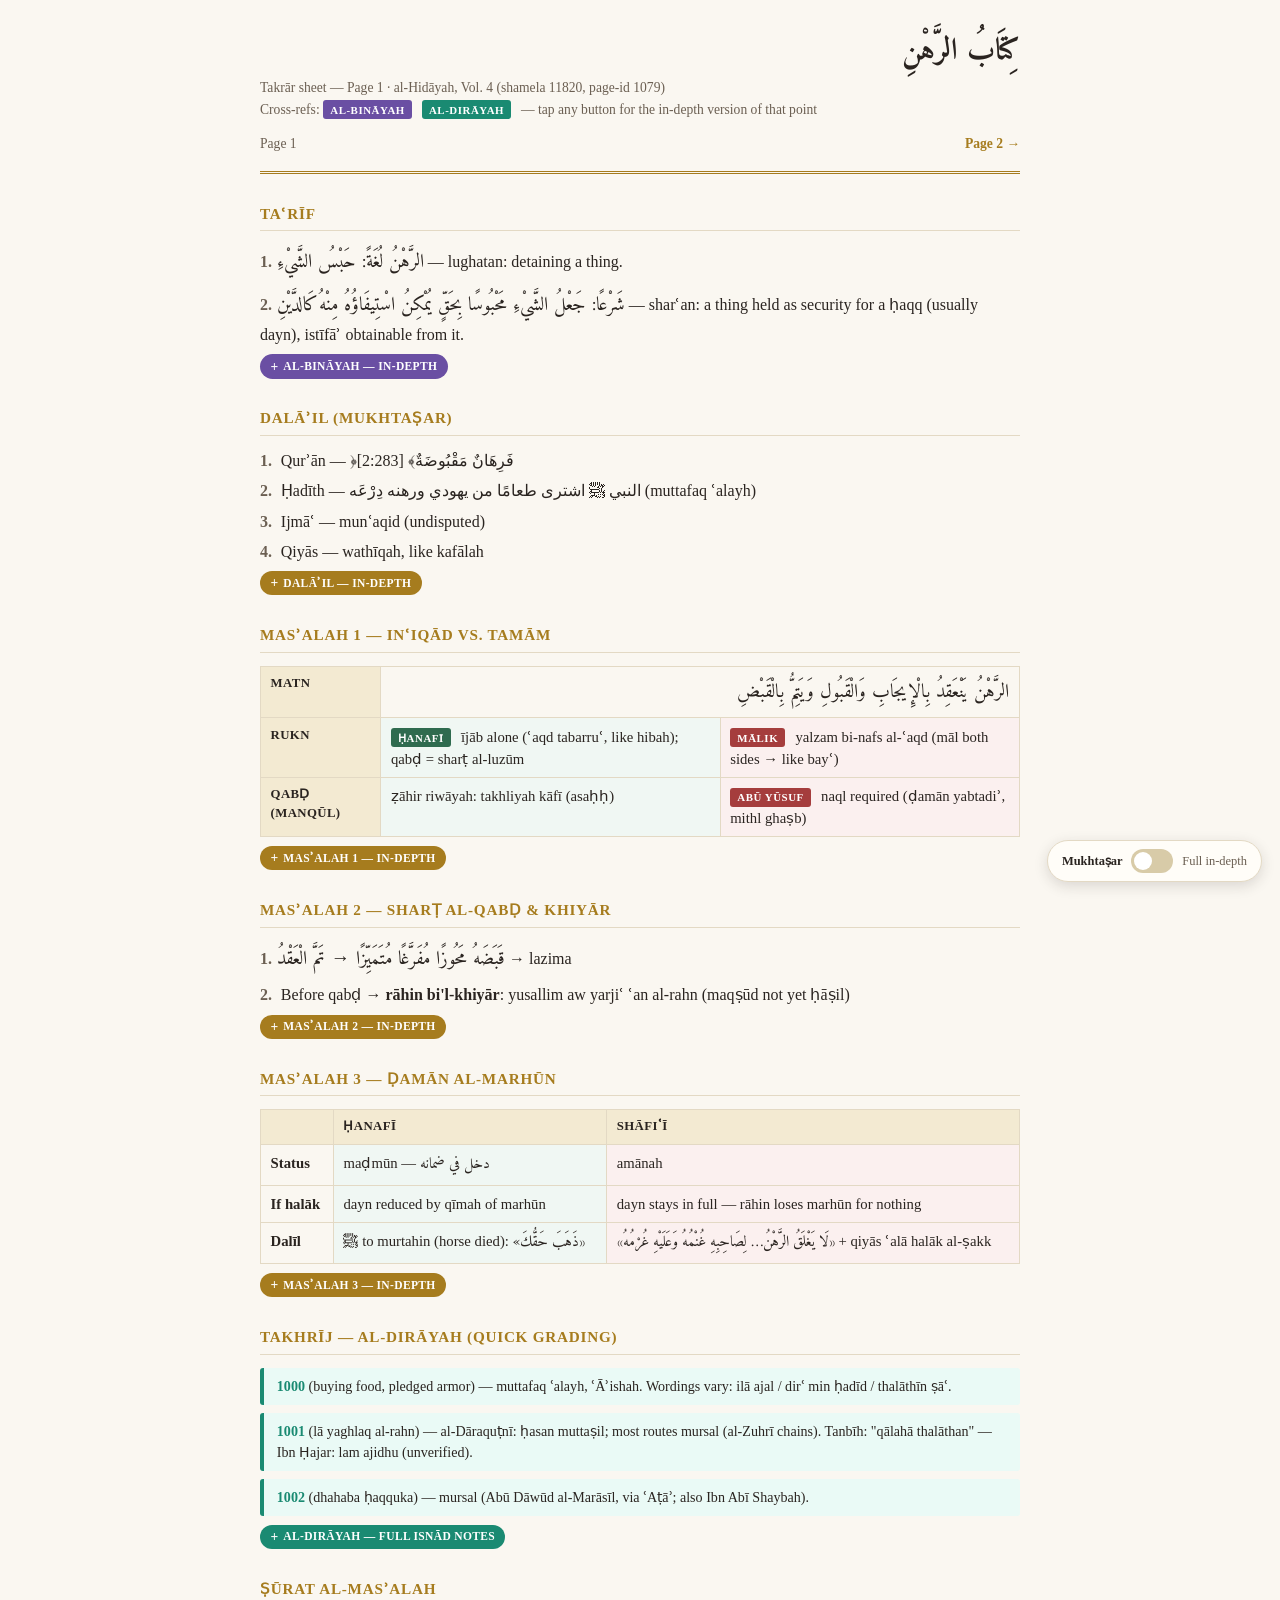
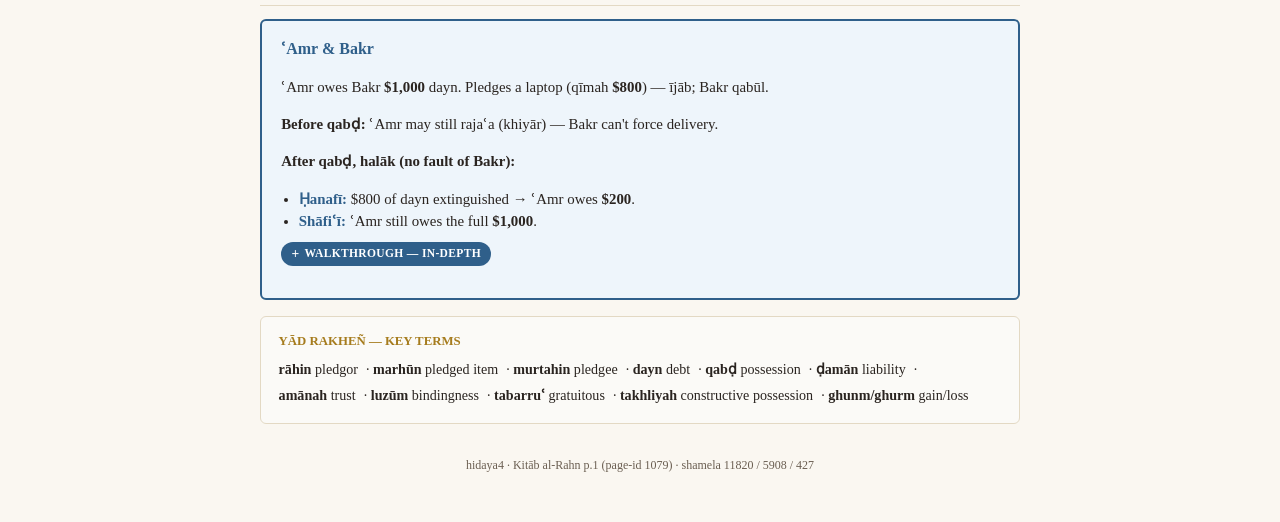
==== kitab_al_rahn_page1.html @ 515206ed "Update study site 2026-07-15 23:01" ====
<!DOCTYPE html>
<html lang="en" dir="ltr">
<head>
<meta charset="UTF-8">
<title>Kitāb al-Rahn — Page 1 (Takrār) | al-Hidāyah Vol. 4</title>
<meta name="viewport" content="width=device-width, initial-scale=1">
<link rel="preconnect" href="https://fonts.googleapis.com">
<link href="https://fonts.googleapis.com/css2?family=Amiri:wght@400;700&family=Georgia&display=swap" rel="stylesheet">
<style>
  :root {
    --bg: #faf7f1; --ink: #2a2420; --muted: #6b5f52; --gold: #a67c1e;
    --hanafi: #2f6b4f; --hanafi-bg: #f0f7f3;
    --khilaf: #a53d3d; --khilaf-bg: #fbf0ef;
    --takhrij: #1a8a72; --takhrij-bg: #eafaf6;
    --binayah: #6a4fa3; --binayah-bg: #f2eefc;
    --example: #2f5f8a; --example-bg: #eef5fb;
  }
  * { box-sizing: border-box; }
  body { background: var(--bg); color: var(--ink); font-family: Georgia, serif; margin: 0; padding: 0 1rem 3rem; line-height: 1.5; }
  .wrap { max-width: 760px; margin: 0 auto; }
  header { padding: 1.8rem 0 1rem; border-bottom: 3px double var(--gold); margin-bottom: 1.3rem; }
  header h1 { font-family: 'Amiri', serif; direction: rtl; font-size: 1.9rem; margin: 0 0 0.2rem; }
  header .subtitle { font-size: 0.85rem; color: var(--muted); margin: 0.1rem 0; }
  h2 { font-size: 0.95rem; text-transform: uppercase; letter-spacing: 0.05em; color: var(--gold); border-bottom: 1px solid #e3d9c4; padding-bottom: 0.3rem; margin: 1.8rem 0 0.8rem; }
  .arabic { font-family: 'Amiri', serif; direction: rtl; text-align: right; font-size: 1.2rem; line-height: 1.9; }
  .point { margin-bottom: 0.4rem; }
  .point .num { font-weight: bold; color: var(--muted); margin-right: 0.3rem; }
  .nukta { font-size: 0.87rem; color: var(--muted); font-style: italic; }
  table { width: 100%; border-collapse: collapse; margin: 0.6rem 0 0.5rem; font-size: 0.92rem; }
  th, td { border: 1px solid #e3d9c4; padding: 0.45rem 0.6rem; text-align: left; vertical-align: top; }
  th { background: #f3ead2; color: var(--ink); font-size: 0.8rem; text-transform: uppercase; letter-spacing: 0.03em; }
  td.hanafi-cell { background: var(--hanafi-bg); }
  td.khilaf-cell { background: var(--khilaf-bg); }
  td .arabic { font-size: 1.05rem; line-height: 1.7; }
  .tag { display:inline-block; font-size:0.68rem; font-weight:bold; letter-spacing:0.05em; text-transform:uppercase; padding:0.1rem 0.45rem; border-radius:3px; color:#fff; margin-right:0.4rem; }
  .tag.hanafi { background: var(--hanafi); }
  .tag.khilaf { background: var(--khilaf); }
  .takhrij-row { background: var(--takhrij-bg); border-left: 4px solid var(--takhrij); padding: 0.5rem 0.8rem; margin-bottom: 0.5rem; border-radius: 3px; font-size: 0.88rem; }
  .takhrij-row b { color: var(--takhrij); }
  .example-box { background: var(--example-bg); border: 2px solid var(--example); border-radius: 6px; padding: 1rem 1.2rem; margin-top: 0.6rem; font-size: 0.93rem; }
  .example-box h3 { margin: 0 0 0.5rem; color: var(--example); font-size: 1rem; }
  .names { font-weight: bold; color: var(--example); }
  .yaad { background: #fbfaf7; border: 1px solid #e3d9c4; border-radius: 6px; padding: 0.9rem 1.1rem; margin-top: 1rem; font-size: 0.88rem; }
  .yaad h4 { margin: 0 0 0.4rem; color: var(--gold); font-size: 0.8rem; text-transform: uppercase; }
  .yaad .term { display:inline-block; margin: 0.15rem 0.5rem 0.15rem 0; }
  .yaad .term b { color: var(--ink); }
  footer { margin-top: 2rem; font-size: 0.75rem; color: var(--muted); text-align: center; }

  /* expandable in-depth buttons */
  details.indepth { margin: 0.2rem 0 1rem; }
  details.indepth > summary {
    cursor: pointer;
    display: inline-flex;
    align-items: center;
    gap: 0.3rem;
    font-family: Georgia, serif;
    font-size: 0.72rem;
    font-weight: bold;
    letter-spacing: 0.03em;
    text-transform: uppercase;
    color: #fff;
    background: var(--gold);
    padding: 0.22rem 0.65rem;
    border-radius: 999px;
    list-style: none;
    user-select: none;
    width: fit-content;
  }
  details.indepth > summary::-webkit-details-marker { display: none; }
  details.indepth > summary::before { content: "+"; font-size: 0.85rem; line-height: 1; }
  details.indepth[open] > summary::before { content: "\2212"; }
  details.indepth.binayah > summary { background: var(--binayah); }
  details.indepth.takhrij > summary { background: var(--takhrij); }
  details.indepth.example > summary { background: var(--example); }
  .indepth-body {
    margin-top: 0.5rem;
    padding: 0.85rem 1.05rem;
    background: #fff;
    border: 1px solid #e3d9c4;
    border-radius: 6px;
    font-size: 0.89rem;
    color: #3b352e;
  }
  .indepth-body .arabic { font-size: 1.05rem; margin: 0.4rem 0; }
  .indepth-body p { margin: 0 0 0.6rem; }
  .indepth-body p:last-child { margin-bottom: 0; }
  .indepth-body .grading { font-weight: bold; }

  /* global mukhtaṣar / in-depth switch — fixed bottom-right, persistent while scrolling */
  .mode-switch {
    position: fixed;
    bottom: 1.1rem;
    right: 1.1rem;
    z-index: 100;
    display: flex;
    align-items: center;
    gap: 0.55rem;
    font-size: 0.78rem;
    color: var(--muted);
    background: #fffdf8;
    border: 1px solid #e3d9c4;
    border-radius: 999px;
    padding: 0.5rem 0.9rem;
    box-shadow: 0 4px 14px rgba(42, 36, 32, 0.15);
  }
  @media (max-width: 480px) {
    .mode-switch { right: 0.6rem; bottom: 0.6rem; padding: 0.4rem 0.7rem; gap: 0.4rem; }
    .mode-switch .lbl { display: none; }
    .mode-switch .lbl.active { display: inline; }
  }
  .mode-switch .lbl { user-select: none; }
  .mode-switch .lbl.active { color: var(--ink); font-weight: bold; }
  .switch { position: relative; display: inline-block; width: 42px; height: 24px; flex-shrink: 0; }
  .switch input { opacity: 0; width: 0; height: 0; }
  .switch .slider { position: absolute; cursor: pointer; inset: 0; background: #d8cba8; border-radius: 999px; transition: 0.2s; }
  .switch .slider::before { content: ""; position: absolute; height: 18px; width: 18px; left: 3px; top: 3px; background: #fff; border-radius: 50%; transition: 0.2s; }
  .switch input:checked + .slider { background: var(--gold); }
  .switch input:checked + .slider::before { transform: translateX(18px); }
  body.all-open details.indepth { border-left: 3px solid #e3d9c4; padding-left: 0.6rem; }
  .nav { display: flex; justify-content: space-between; font-size: 0.85rem; margin: 0.9rem 0 0; }
  .nav a { color: var(--gold); text-decoration: none; font-weight: bold; }
  .nav a:hover { text-decoration: underline; }
</style>
</head>
<body>
<div class="wrap">

<header>
  <h1>كِتَابُ الرَّهْنِ</h1>
  <p class="subtitle">Takrār sheet — Page 1 · al-Hidāyah, Vol. 4 (shamela 11820, page-id 1079)</p>
  <p class="subtitle">Cross-refs: <span class="tag hanafi" style="background:var(--binayah)">al-Bināyah</span> <span class="tag hanafi" style="background:var(--takhrij)">al-Dirāyah</span> — tap any button for the in-depth version of that point</p>
  <div class="nav"><span style="color:var(--muted);">Page 1</span><a href="kitab_al_rahn_page2.html">Page 2 →</a></div>
  <div class="mode-switch">
    <span class="lbl active" id="lbl-mukhtasar">Mukhtaṣar</span>
    <label class="switch">
      <input type="checkbox" id="mode-toggle">
      <span class="slider"></span>
    </label>
    <span class="lbl" id="lbl-indepth">Full in-depth</span>
  </div>
</header>

<h2>Taʿrīf</h2>
<div class="point"><span class="num">1.</span><span class="arabic">الرَّهْنُ لُغَةً: حَبْسُ الشَّيْءِ</span> — lughatan: detaining a thing.</div>
<div class="point"><span class="num">2.</span><span class="arabic">شَرْعًا: جَعْلُ الشَّيْءِ مَحْبُوسًا بِحَقٍّ يُمْكِنُ اسْتِيفَاؤُهُ مِنْهُ كَالدَّيْنِ</span> — sharʿan: a thing held as security for a ḥaqq (usually dayn), istīfāʾ obtainable from it.</div>

<details class="indepth binayah">
  <summary>al-Bināyah — in-depth</summary>
  <div class="indepth-body">
    <p><b>Lughah:</b> al-ʿAynī notes the same root appears outside contracts: <span class="arabic">﴿كُلُّ نَفْسٍ بِمَا كَسَبَتْ رَهِينَةٌ﴾ [المدثر: ٣٨]</span> — "every soul is rahīnah (held) for what it earned," i.e. detained by the consequence of its own misdeeds. Also: <i>māʾun rāhin</i> = still water, <i>niʿmatun rāhinah</i> = a lasting blessing — the root's core sense is fixity/permanence (al-thabāt wa'l-dawām). "Rahn" (the maṣdar) is also used to mean the marhūn itself; plural rahn/rihān.</p>
    <p><b>Sharʿan — why "ḥaqq" not "dayn":</b> deliberate, because rahn is valid not only for a dayn but also for a claim from ghaṣb (usurpation); ḥaqq covers both. "Kal-duyūn" is a deliberate exclusion (iḥtirāz) of pledging khamr (wine) and of taking a rahn to secure ḥudūd or qiṣāṣ — those don't admit istīfāʾ through a substitute value.</p>
    <p><b>al-Qudduri's alternate taʿrīf:</b> rahn shar'an is an ʿaqd wathīqah (contract of security) — distinguishing it from kafālah/ḥawālah (wathīqah bi-dhimmah, security attached to a person's liability) and from a sale-item still in the seller's hand.</p>
    <p><b>Six-part breakdown</b> al-ʿAynī gives: maʿnā lughatan · maʿnā sharʿan · sabab (the creditor's muṭālabah/demand for security) · rukn (ījāb alone per the Ḥanafīs; some require qabūl too) · ḥukm (milk ḥabs al-marhūn wa-ḥaqq al-muṭālabah bi'l-bayʿ) · ḥikmah (ḥuṣūl al-naẓar min al-jānibayn — mutual benefit to both sides).</p>
  </div>
</details>

<h2>Dalāʾil (mukhtaṣar)</h2>
<div class="point"><span class="num">1.</span> Qurʾān — ﴿فَرِهَانٌ مَقْبُوضَةٌ﴾ [2:283]</div>
<div class="point"><span class="num">2.</span> Ḥadīth — النبي ﷺ اشترى طعامًا من يهودي ورهنه دِرْعَه (muttafaq ʿalayh)</div>
<div class="point"><span class="num">3.</span> Ijmāʿ — munʿaqid (undisputed)</div>
<div class="point"><span class="num">4.</span> Qiyās — wathīqah, like kafālah</div>

<details class="indepth">
  <summary>Dalāʾil — in-depth</summary>
  <div class="indepth-body">
    <p><b>Qurʾān:</b> the āyah was revealed about a debt made while traveling (safar) without a scribe available — Allāh permits substituting a rahn maqbūḍah for writing/witnessing. "Maqbūḍah" is itself the seed of the qabḍ discussion in Masʾalah 1.</p>
    <p><b>Ḥadīth:</b> the well-known report that the Prophet ﷺ bought food on credit from a Jewish merchant in Madīnah and left his armor as security — establishes both legitimacy and precedent (fiʿl) at once.</p>
    <p><b>Ijmāʿ:</b> beyond naql, there is no dispute among the fuqahāʾ that rahn as an institution is legitimate — the differences that follow (this whole kitāb) are about its details, not its basic mashrūʿiyyah.</p>
    <p><b>Qiyās:</b> rahn and kafālah are both wathāʾiq — kafālah secures fixing (wujūb) a debt onto a second person, rahn secures recovery (istīfāʾ) of a debt from a thing. Since kafālah is agreed legitimate, so is rahn.</p>
  </div>
</details>

<h2>Masʾalah 1 — Inʿiqād vs. Tamām</h2>
<table>
<tr><th>Matn</th><td colspan="2" class="arabic">الرَّهْنُ يَنْعَقِدُ بِالْإِيجَابِ وَالْقَبُولِ وَيَتِمُّ بِالْقَبْضِ</td></tr>
<tr><th>Rukn</th><td class="hanafi-cell"><span class="tag hanafi">Ḥanafī</span> ījāb alone (ʿaqd tabarruʿ, like hibah); qabḍ = sharṭ al-luzūm</td><td class="khilaf-cell"><span class="tag khilaf">Mālik</span> yalzam bi-nafs al-ʿaqd (māl both sides → like bayʿ)</td></tr>
<tr><th>Qabḍ (manqūl)</th><td class="hanafi-cell">ẓāhir riwāyah: takhliyah kāfī (asaḥḥ)</td><td class="khilaf-cell"><span class="tag khilaf">Abū Yūsuf</span> naql required (ḍamān yabtadiʾ, mithl ghaṣb)</td></tr>
</table>

<details class="indepth">
  <summary>Masʾalah 1 — in-depth</summary>
  <div class="indepth-body">
    <p><b>Ḥanafī rukn:</b> rukn is ījāb by itself, since rahn is ʿaqd tabarruʿ — it is completed by the mutabarriʿ alone (like hibah/ṣadaqah); qabḍ is only sharṭ al-luzūm, not a rukn. Rukn = without which the ʿaqd doesn't exist; sharṭ al-luzūm = needed only for bindingness.</p>
    <p><b>Mālik's view &amp; why:</b> rahn is lāzim the instant ījāb+qabūl occur — (a) unlike a pure gift it has māl on both sides (marhūn vs. dayn), closer to bayʿ; (b) it's a wathīqah like kafālah, which binds on ʿaqd alone.</p>
    <p><b>Ḥanafī rebuttal:</b> (1) grammar — "فَرِهَانٌ مَّقْبُوضَةٌ": a maṣdar-phrase right after fāʾ in a conditional's jawāb functions as a command in Arabic usage — Allāh in effect commands "let there be a pledge, taken into possession," placing qabḍ at the heart of what makes rahn function. (2) rahn is tabarruʿ — the rāhin gets nothing owed in return and cannot be judicially compelled (yujbaru), so it needs a concrete imḍāʾ (execution) to finalize, as in waṣiyyah — that imḍāʾ is qabḍ.</p>
    <p><b>Takhliyah vs. naql:</b> ẓāhir al-riwāyah — mere takhliyah (clearing access, e.g. handing over keys) suffices, by analogy to qabḍ of the mabīʿ in a sale. Abū Yūsuf differs for manqūlāt specifically: this qabḍ originates ḍamān from scratch (ibtidāʾan), like ghaṣb — unlike a buyer's qabḍ, which merely shifts existing ḍamān from seller to buyer — so he requires actual physical naql. Al-Marghīnānī: the first view (takhliyah) is asaḥḥ.</p>
  </div>
</details>

<h2>Masʾalah 2 — Sharṭ al-Qabḍ &amp; Khiyār</h2>
<div class="point"><span class="num">1.</span><span class="arabic">قَبَضَهُ مَحُوزًا مُفَرَّغًا مُتَمَيِّزًا → تَمَّ الْعَقْدُ</span> → lazima</div>
<div class="point"><span class="num">2.</span> Before qabḍ → <b>rāhin bi'l-khiyār</b>: yusallim aw yarjiʿ ʿan al-rahn (maqṣūd not yet ḥāṣil)</div>

<details class="indepth">
  <summary>Masʾalah 2 — in-depth</summary>
  <div class="indepth-body">
    <p>The marhūn must be maḥūz (fully gathered into the murtahin's hold), mufarragh (cleared of any competing use/mixture), and mutamayyiz (clearly identifiable as this specific object, not a vague undivided share) — only then is qabḍ "complete" and the ʿaqd reaches tamām/luzūm.</p>
    <p>Before that: the rāhin keeps full khiyār — he isn't yet bound and may simply retract, because the maqṣūd of rahn (securing the murtahin's ability to obtain istīfāʾ) only functions once he actually holds the marhūn — so luzūm cannot attach any earlier than qabḍ.</p>
  </div>
</details>

<h2>Masʾalah 3 — Ḍamān al-Marhūn</h2>
<table>
<tr><th></th><th class="hanafi-cell">Ḥanafī</th><th class="khilaf-cell">Shāfiʿī</th></tr>
<tr><td><b>Status</b></td><td class="hanafi-cell">maḍmūn — <span class="arabic" style="font-size:0.95rem">دخل في ضمانه</span></td><td class="khilaf-cell">amānah</td></tr>
<tr><td><b>If halāk</b></td><td class="hanafi-cell">dayn reduced by qīmah of marhūn</td><td class="khilaf-cell">dayn stays in full — rāhin loses marhūn for nothing</td></tr>
<tr><td><b>Dalīl</b></td><td class="hanafi-cell">ﷺ to murtahin (horse died): <span class="arabic" style="font-size:0.95rem">«ذَهَبَ حَقُّكَ»</span></td><td class="khilaf-cell"><span class="arabic" style="font-size:0.95rem">«لَا يَغْلَقُ الرَّهْنُ… لِصَاحِبِهِ غُنْمُهُ وَعَلَيْهِ غُرْمُهُ»</span> + qiyās ʿalā halāk al-ṣakk</td></tr>
</table>

<details class="indepth">
  <summary>Masʾalah 3 — in-depth</summary>
  <div class="indepth-body">
    <p><b>Shāfiʿī's case:</b> the marhūn is pure amānah — the murtahin bears no ḍamān. If it's destroyed without his fault, the rāhin still owes the full dayn. Dalīl: "lā yaghlaq al-rahn... lahu ghunmuhu wa-ʿalayhi ghurmuhu" — any ghunm (growth) of the marhūn belongs to the rāhin, so any ghurm (loss) is his too. Qiyās: rahn is like a debt-document (ṣakk) — losing the paper doesn't erase the debt; also, the whole point of a rahn is to increase ṣiyānah (security) for the creditor — if the debt could vanish whenever the marhūn is destroyed, that defeats the purpose of taking security at all.</p>
    <p><b>Marghīnānī's gloss on the same ḥadīth:</b> "lā yaghlaq" means the marhūn does not automatically become the murtahin's property in full settlement merely upon the rāhin's default (no automatic foreclosure) — not that it carries zero ḍamān. Same naṣṣ, opposite reading.</p>
    <p><b>Ḥanafī rebuttal (opens here, continues next page):</b> ﷺ told a murtahin whose pledged horse died, "dhahaba ḥaqquka" — your right (to that extent) is gone — directly supporting that halāk of the marhūn does extinguish part of the dayn, because the murtahin is ḍāmin, not a mere amānah-holder.</p>
  </div>
</details>

<h2>Takhrīj — al-Dirāyah (quick grading)</h2>
<div class="takhrij-row"><b>1000</b> (buying food, pledged armor) — muttafaq ʿalayh, ʿĀʾishah. Wordings vary: ilā ajal / dirʿ min ḥadīd / thalāthīn ṣāʿ.</div>
<div class="takhrij-row"><b>1001</b> (lā yaghlaq al-rahn) — al-Dāraquṭnī: ḥasan muttaṣil; most routes mursal (al-Zuhrī chains). Tanbīh: "qālahā thalāthan" — Ibn Ḥajar: lam ajidhu (unverified).</div>
<div class="takhrij-row"><b>1002</b> (dhahaba ḥaqquka) — mursal (Abū Dāwūd al-Marāsīl, via ʿAṭāʾ; also Ibn Abī Shaybah).</div>

<details class="indepth takhrij">
  <summary>al-Dirāyah — full isnād notes</summary>
  <div class="indepth-body">
    <p><b>1001</b> — chains in detail: (a) <b>Ibn Ḥibbān</b>, via Sufyān ← Ziyād ibn Saʿd ← al-Zuhrī ← Saʿīd ← Abū Hurayrah; <span class="grading">ṣaḥḥaḥahu al-Ḥākim</span>. (b) <b>al-Dāraquṭnī</b>, muttaṣil route, graded <span class="grading">ḥasan muttaṣil</span>; also authenticated by ʿAbd al-Ḥaqq, accepted by Ibn ʿAbd al-Barr. (c) <b>ʿAbd al-Razzāq</b> ← Maʿmar ← al-Zuhrī ← Ibn al-Musayyab — <span class="grading">mursal</span>; includes al-Zuhrī confirming this addresses the pre-Islamic saying "if I don't bring your money, the rahn is yours," with the addition "if it perishes, this one's right does not disappear — only the value perishes from the rahn's owner; lahu ghunmuhu wa-ʿalayhi ghurmuhu." (d) Same mursal chain also via al-Thawrī, Ibn Abī Shaybah/Wakīʿ, and al-Shāfiʿī/Ibn Abī Fudayk — all ← Ibn Abī Dhiʾb ← al-Zuhrī. Al-Shāfiʿī's own gloss: ghunmuhu = increase, ghurmuhu = decrease and halāk. (e) <b>Abū Dāwūd</b> (al-Marāsīl): notes "lahu ghunmuhu wa-ʿalayhi ghurmuhu" may be <span class="grading">Saʿīd ibn al-Musayyab's own words</span> (mudraj), not the Prophet's ﷺ. Parallel report from Ibrāhīm al-Nakhaʿī describes the jāhilī practice the ḥadīth corrects.</p>
    <p><b>Tanbīh:</b> Ibn Ḥajar explicitly flags "qālahā thalāthan" (said it three times) as <span class="grading">"lam ajidhu"</span> — not found in any source he traced. Worth knowing before citing that detail as established.</p>
    <p><b>1000:</b> Ibn Ḥajar cross-refers that something on this ḥadīth already preceded at the start of Kitāb al-Buyūʿ.</p>
    <p><b>1002:</b> via ʿAṭāʾ — a man pledged a horse, it died in the murtahin's hand, Prophet ﷺ said "dhahaba ḥaqquka" — mursal in both Abū Dāwūd's Marāsīl and Ibn Abī Shaybah. The entire Ḥanafī rebuttal on this page rests on a mursal report — al-Marghīnānī will need to argue for its acceptability, or argue the ruling by other means, on the next page.</p>
  </div>
</details>

<h2>Ṣūrat al-Masʾalah</h2>
<div class="example-box">
  <h3>ʿAmr &amp; Bakr</h3>
  <p>ʿAmr owes Bakr <b>$1,000</b> dayn. Pledges a laptop (qīmah <b>$800</b>) — ījāb; Bakr qabūl.</p>
  <p><b>Before qabḍ:</b> ʿAmr may still rajaʿa (khiyār) — Bakr can't force delivery.</p>
  <p><b>After qabḍ, halāk (no fault of Bakr):</b></p>
  <ul style="margin:0.3rem 0 0.6rem 1.1rem; padding:0;">
    <li><span class="names">Ḥanafī:</span> $800 of dayn extinguished → ʿAmr owes <b>$200</b>.</li>
    <li><span class="names">Shāfiʿī:</span> ʿAmr still owes the full <b>$1,000</b>.</li>
  </ul>

  <details class="indepth example">
    <summary>Walkthrough — in-depth</summary>
    <div class="indepth-body">
      <p><b>Scenario A (before qabḍ):</b> ʿAmr offers the laptop (ījāb), Bakr accepts (qabūl) — the ʿaqd is munʿaqid but not yet lāzim (it's tabarruʿ, like hibah). Before ʿAmr actually hands it over, he changes his mind — since qabḍ hasn't happened, this is within his khiyār and Bakr cannot compel delivery. Had ʿAmr delivered it and Bakr received it maḥūzan mufarraghan mutamayyizan, the ʿaqd becomes lāzim and ʿAmr can no longer withdraw.</p>
      <p><b>Scenario B (after qabḍ, halāk occurs):</b> ʿAmr delivers, Bakr takes proper qabḍ — the laptop is now marhūn in Bakr's ḍamān. A week later, with no fault of Bakr's, it's destroyed (say, stolen beyond recovery).</p>
      <p><b>Per al-Shāfiʿī:</b> the laptop was amānah in Bakr's hand — Bakr bears no risk, so none of ʿAmr's dayn is reduced; ʿAmr still owes the full $1,000 and has lost his $800 laptop for nothing.</p>
      <p><b>Per the Ḥanafī view</b> (the position al-Marghīnānī is building toward, via "dhahaba ḥaqquka"): the laptop was maḍmūn in Bakr's possession, not mere amānah — its halāk operates as an implicit istīfāʾ up to its qīmah. $800 of the dayn is treated as satisfied, so ʿAmr now owes Bakr only the remaining $200.</p>
    </div>
  </details>
</div>

<div class="yaad">
  <h4>Yād Rakheñ — key terms</h4>
  <span class="term"><b>rāhin</b> pledgor</span>·
  <span class="term"><b>marhūn</b> pledged item</span>·
  <span class="term"><b>murtahin</b> pledgee</span>·
  <span class="term"><b>dayn</b> debt</span>·
  <span class="term"><b>qabḍ</b> possession</span>·
  <span class="term"><b>ḍamān</b> liability</span>·
  <span class="term"><b>amānah</b> trust</span>·
  <span class="term"><b>luzūm</b> bindingness</span>·
  <span class="term"><b>tabarruʿ</b> gratuitous</span>·
  <span class="term"><b>takhliyah</b> constructive possession</span>·
  <span class="term"><b>ghunm/ghurm</b> gain/loss</span>
</div>

<footer>hidaya4 · Kitāb al-Rahn p.1 (page-id 1079) · shamela 11820 / 5908 / 427</footer>

</div>
<script>
(function () {
  var toggle = document.getElementById('mode-toggle');
  var lblM = document.getElementById('lbl-mukhtasar');
  var lblI = document.getElementById('lbl-indepth');
  var allDetails = document.querySelectorAll('details.indepth');

  function applyMode(open) {
    allDetails.forEach(function (d) { d.open = open; });
    lblM.classList.toggle('active', !open);
    lblI.classList.toggle('active', open);
    document.body.classList.toggle('all-open', open);
  }

  var saved = localStorage.getItem('hidaya4-mode');
  var startOpen = saved === 'indepth';
  toggle.checked = startOpen;
  applyMode(startOpen);

  toggle.addEventListener('change', function () {
    applyMode(toggle.checked);
    localStorage.setItem('hidaya4-mode', toggle.checked ? 'indepth' : 'mukhtasar');
  });
})();
</script>
</body>
</html>
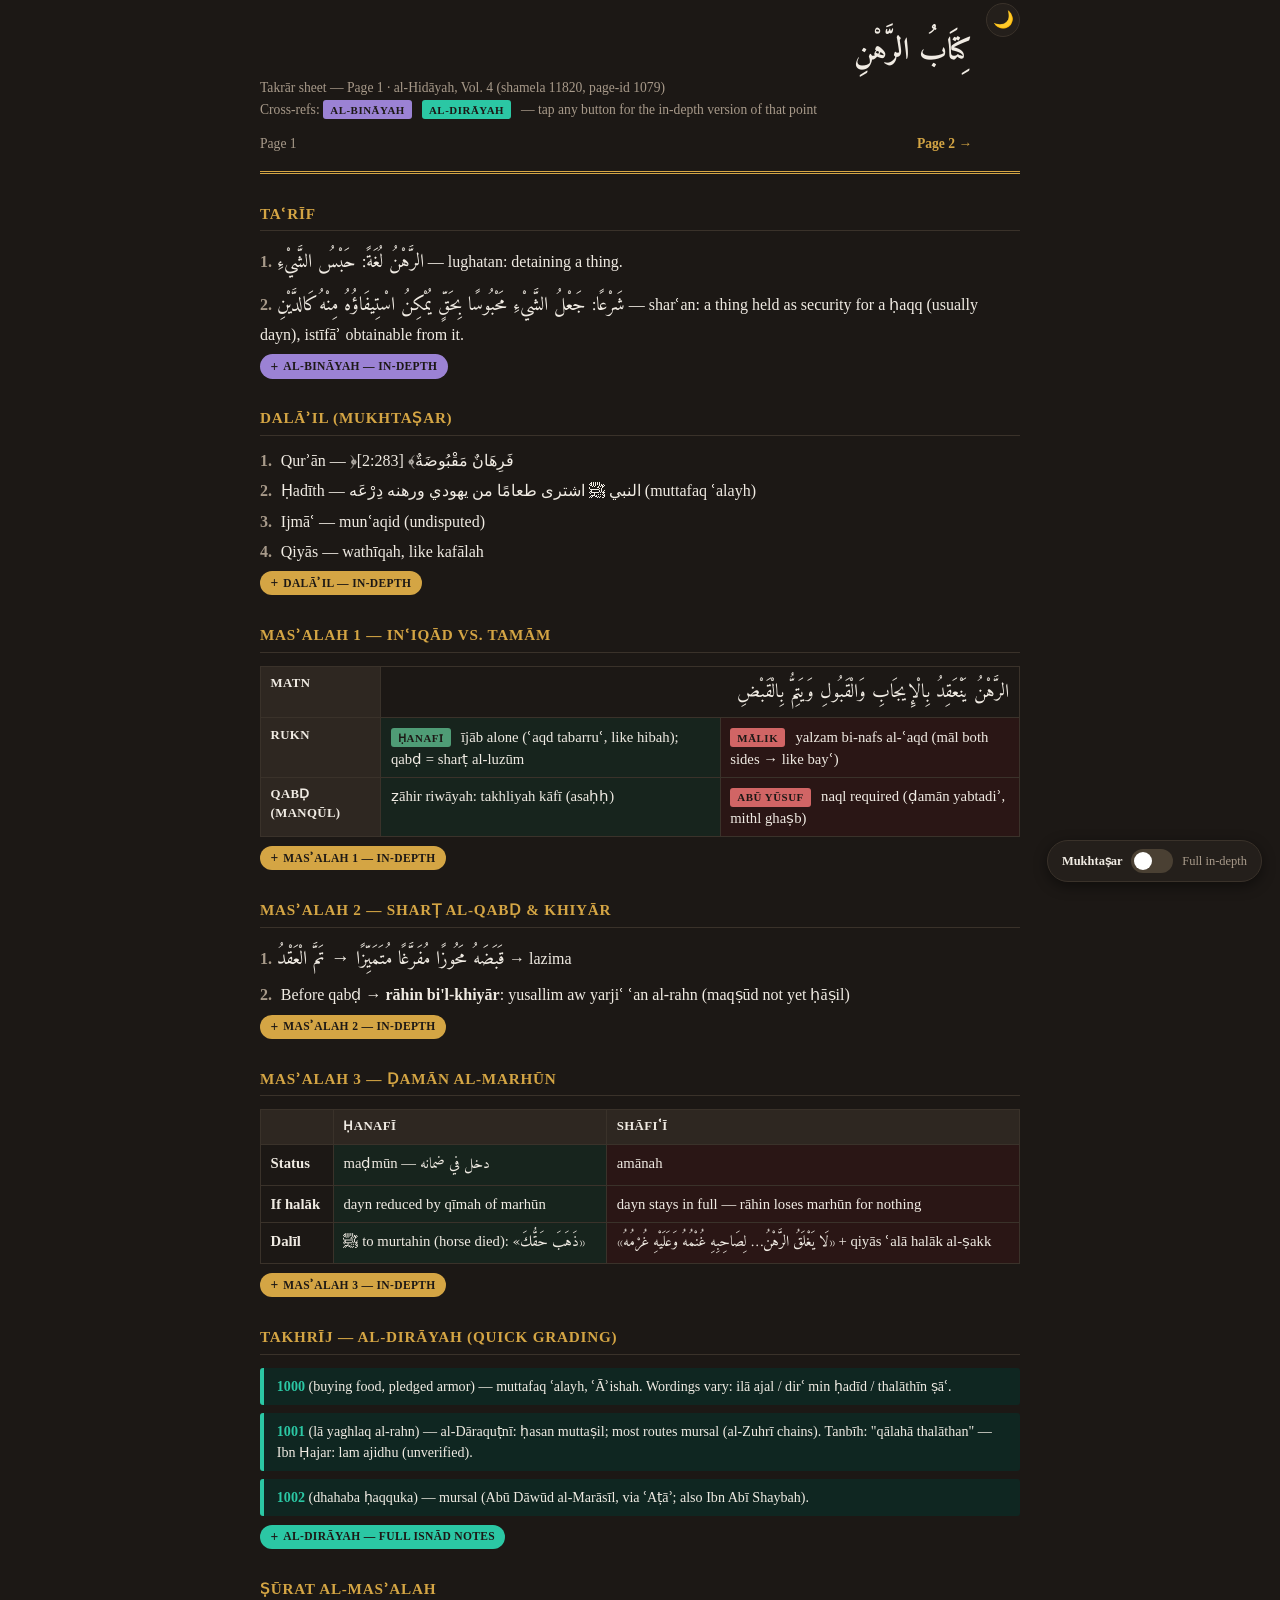
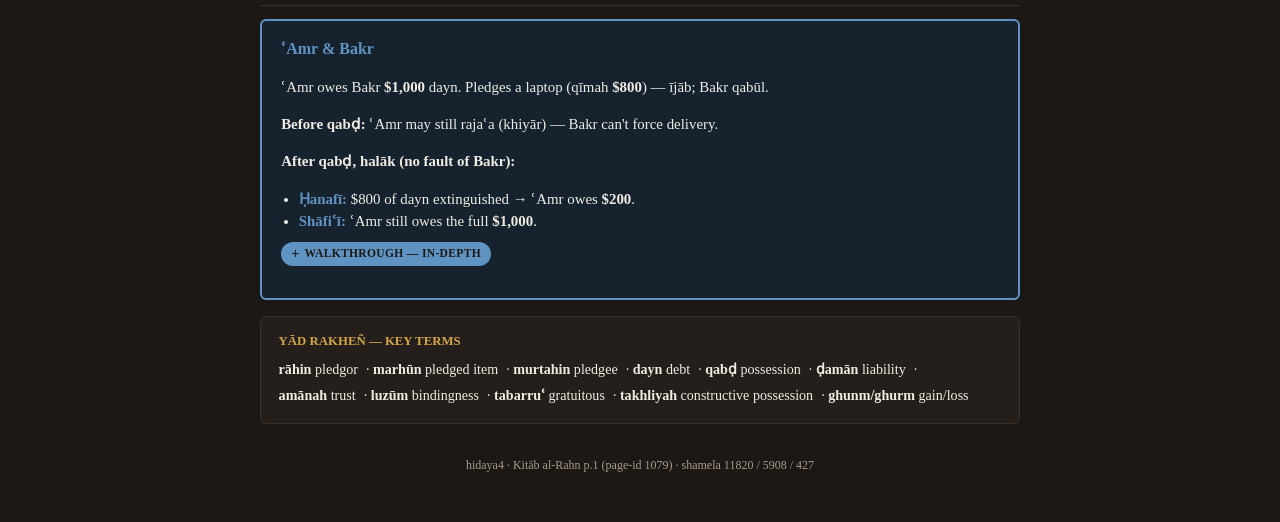
==== commit 3c5457e4: "Update study site 2026-07-15 23:34" ====
--- a/kitab_al_rahn_page1.html
+++ b/kitab_al_rahn_page1.html
@@ -4,131 +4,22 @@
 <meta charset="UTF-8">
 <title>Kitāb al-Rahn — Page 1 (Takrār) | al-Hidāyah Vol. 4</title>
 <meta name="viewport" content="width=device-width, initial-scale=1">
+<script>
+  // set the theme before first paint (avoids a dark→light flash for returning light-mode users)
+  document.documentElement.setAttribute('data-theme', localStorage.getItem('hidaya4-theme') === 'light' ? 'light' : 'dark');
+</script>
 <link rel="preconnect" href="https://fonts.googleapis.com">
 <link href="https://fonts.googleapis.com/css2?family=Amiri:wght@400;700&family=Georgia&display=swap" rel="stylesheet">
-<style>
-  :root {
-    --bg: #faf7f1; --ink: #2a2420; --muted: #6b5f52; --gold: #a67c1e;
-    --hanafi: #2f6b4f; --hanafi-bg: #f0f7f3;
-    --khilaf: #a53d3d; --khilaf-bg: #fbf0ef;
-    --takhrij: #1a8a72; --takhrij-bg: #eafaf6;
-    --binayah: #6a4fa3; --binayah-bg: #f2eefc;
-    --example: #2f5f8a; --example-bg: #eef5fb;
-  }
-  * { box-sizing: border-box; }
-  body { background: var(--bg); color: var(--ink); font-family: Georgia, serif; margin: 0; padding: 0 1rem 3rem; line-height: 1.5; }
-  .wrap { max-width: 760px; margin: 0 auto; }
-  header { padding: 1.8rem 0 1rem; border-bottom: 3px double var(--gold); margin-bottom: 1.3rem; }
-  header h1 { font-family: 'Amiri', serif; direction: rtl; font-size: 1.9rem; margin: 0 0 0.2rem; }
-  header .subtitle { font-size: 0.85rem; color: var(--muted); margin: 0.1rem 0; }
-  h2 { font-size: 0.95rem; text-transform: uppercase; letter-spacing: 0.05em; color: var(--gold); border-bottom: 1px solid #e3d9c4; padding-bottom: 0.3rem; margin: 1.8rem 0 0.8rem; }
-  .arabic { font-family: 'Amiri', serif; direction: rtl; text-align: right; font-size: 1.2rem; line-height: 1.9; }
-  .point { margin-bottom: 0.4rem; }
-  .point .num { font-weight: bold; color: var(--muted); margin-right: 0.3rem; }
-  .nukta { font-size: 0.87rem; color: var(--muted); font-style: italic; }
-  table { width: 100%; border-collapse: collapse; margin: 0.6rem 0 0.5rem; font-size: 0.92rem; }
-  th, td { border: 1px solid #e3d9c4; padding: 0.45rem 0.6rem; text-align: left; vertical-align: top; }
-  th { background: #f3ead2; color: var(--ink); font-size: 0.8rem; text-transform: uppercase; letter-spacing: 0.03em; }
-  td.hanafi-cell { background: var(--hanafi-bg); }
-  td.khilaf-cell { background: var(--khilaf-bg); }
-  td .arabic { font-size: 1.05rem; line-height: 1.7; }
-  .tag { display:inline-block; font-size:0.68rem; font-weight:bold; letter-spacing:0.05em; text-transform:uppercase; padding:0.1rem 0.45rem; border-radius:3px; color:#fff; margin-right:0.4rem; }
-  .tag.hanafi { background: var(--hanafi); }
-  .tag.khilaf { background: var(--khilaf); }
-  .takhrij-row { background: var(--takhrij-bg); border-left: 4px solid var(--takhrij); padding: 0.5rem 0.8rem; margin-bottom: 0.5rem; border-radius: 3px; font-size: 0.88rem; }
-  .takhrij-row b { color: var(--takhrij); }
-  .example-box { background: var(--example-bg); border: 2px solid var(--example); border-radius: 6px; padding: 1rem 1.2rem; margin-top: 0.6rem; font-size: 0.93rem; }
-  .example-box h3 { margin: 0 0 0.5rem; color: var(--example); font-size: 1rem; }
-  .names { font-weight: bold; color: var(--example); }
-  .yaad { background: #fbfaf7; border: 1px solid #e3d9c4; border-radius: 6px; padding: 0.9rem 1.1rem; margin-top: 1rem; font-size: 0.88rem; }
-  .yaad h4 { margin: 0 0 0.4rem; color: var(--gold); font-size: 0.8rem; text-transform: uppercase; }
-  .yaad .term { display:inline-block; margin: 0.15rem 0.5rem 0.15rem 0; }
-  .yaad .term b { color: var(--ink); }
-  footer { margin-top: 2rem; font-size: 0.75rem; color: var(--muted); text-align: center; }
-
-  /* expandable in-depth buttons */
-  details.indepth { margin: 0.2rem 0 1rem; }
-  details.indepth > summary {
-    cursor: pointer;
-    display: inline-flex;
-    align-items: center;
-    gap: 0.3rem;
-    font-family: Georgia, serif;
-    font-size: 0.72rem;
-    font-weight: bold;
-    letter-spacing: 0.03em;
-    text-transform: uppercase;
-    color: #fff;
-    background: var(--gold);
-    padding: 0.22rem 0.65rem;
-    border-radius: 999px;
-    list-style: none;
-    user-select: none;
-    width: fit-content;
-  }
-  details.indepth > summary::-webkit-details-marker { display: none; }
-  details.indepth > summary::before { content: "+"; font-size: 0.85rem; line-height: 1; }
-  details.indepth[open] > summary::before { content: "\2212"; }
-  details.indepth.binayah > summary { background: var(--binayah); }
-  details.indepth.takhrij > summary { background: var(--takhrij); }
-  details.indepth.example > summary { background: var(--example); }
-  .indepth-body {
-    margin-top: 0.5rem;
-    padding: 0.85rem 1.05rem;
-    background: #fff;
-    border: 1px solid #e3d9c4;
-    border-radius: 6px;
-    font-size: 0.89rem;
-    color: #3b352e;
-  }
-  .indepth-body .arabic { font-size: 1.05rem; margin: 0.4rem 0; }
-  .indepth-body p { margin: 0 0 0.6rem; }
-  .indepth-body p:last-child { margin-bottom: 0; }
-  .indepth-body .grading { font-weight: bold; }
-
-  /* global mukhtaṣar / in-depth switch — fixed bottom-right, persistent while scrolling */
-  .mode-switch {
-    position: fixed;
-    bottom: 1.1rem;
-    right: 1.1rem;
-    z-index: 100;
-    display: flex;
-    align-items: center;
-    gap: 0.55rem;
-    font-size: 0.78rem;
-    color: var(--muted);
-    background: #fffdf8;
-    border: 1px solid #e3d9c4;
-    border-radius: 999px;
-    padding: 0.5rem 0.9rem;
-    box-shadow: 0 4px 14px rgba(42, 36, 32, 0.15);
-  }
-  @media (max-width: 480px) {
-    .mode-switch { right: 0.6rem; bottom: 0.6rem; padding: 0.4rem 0.7rem; gap: 0.4rem; }
-    .mode-switch .lbl { display: none; }
-    .mode-switch .lbl.active { display: inline; }
-  }
-  .mode-switch .lbl { user-select: none; }
-  .mode-switch .lbl.active { color: var(--ink); font-weight: bold; }
-  .switch { position: relative; display: inline-block; width: 42px; height: 24px; flex-shrink: 0; }
-  .switch input { opacity: 0; width: 0; height: 0; }
-  .switch .slider { position: absolute; cursor: pointer; inset: 0; background: #d8cba8; border-radius: 999px; transition: 0.2s; }
-  .switch .slider::before { content: ""; position: absolute; height: 18px; width: 18px; left: 3px; top: 3px; background: #fff; border-radius: 50%; transition: 0.2s; }
-  .switch input:checked + .slider { background: var(--gold); }
-  .switch input:checked + .slider::before { transform: translateX(18px); }
-  body.all-open details.indepth { border-left: 3px solid #e3d9c4; padding-left: 0.6rem; }
-  .nav { display: flex; justify-content: space-between; font-size: 0.85rem; margin: 0.9rem 0 0; }
-  .nav a { color: var(--gold); text-decoration: none; font-weight: bold; }
-  .nav a:hover { text-decoration: underline; }
-</style>
+<link rel="stylesheet" href="hidaya4-theme.css">
 </head>
 <body>
 <div class="wrap">
 
 <header>
+  <button class="theme-toggle" id="theme-toggle" type="button" aria-label="Toggle theme"></button>
   <h1>كِتَابُ الرَّهْنِ</h1>
   <p class="subtitle">Takrār sheet — Page 1 · al-Hidāyah, Vol. 4 (shamela 11820, page-id 1079)</p>
-  <p class="subtitle">Cross-refs: <span class="tag hanafi" style="background:var(--binayah)">al-Bināyah</span> <span class="tag hanafi" style="background:var(--takhrij)">al-Dirāyah</span> — tap any button for the in-depth version of that point</p>
+  <p class="subtitle">Cross-refs: <span class="tag binayah">al-Bināyah</span> <span class="tag takhrij">al-Dirāyah</span> — tap any button for the in-depth version of that point</p>
   <div class="nav"><span style="color:var(--muted);">Page 1</span><a href="kitab_al_rahn_page2.html">Page 2 →</a></div>
   <div class="mode-switch">
     <span class="lbl active" id="lbl-mukhtasar">Mukhtaṣar</span>
@@ -273,6 +164,26 @@
 </div>
 <script>
 (function () {
+  // ---- dark/light theme (dark is default; attribute already set pre-paint in <head>) ----
+  var root = document.documentElement;
+  var themeBtn = document.getElementById('theme-toggle');
+
+  function applyTheme(theme) {
+    root.setAttribute('data-theme', theme);
+    themeBtn.textContent = theme === 'dark' ? '🌙' : '☀️';
+    themeBtn.setAttribute('aria-label', theme === 'dark' ? 'Dark mode — click for light' : 'Light mode — click for dark');
+  }
+
+  var theme = root.getAttribute('data-theme') === 'light' ? 'light' : 'dark';
+  applyTheme(theme);
+
+  themeBtn.addEventListener('click', function () {
+    theme = theme === 'dark' ? 'light' : 'dark';
+    applyTheme(theme);
+    localStorage.setItem('hidaya4-theme', theme);
+  });
+
+  // ---- mukhtaṣar / in-depth switch ----
   var toggle = document.getElementById('mode-toggle');
   var lblM = document.getElementById('lbl-mukhtasar');
   var lblI = document.getElementById('lbl-indepth');
@@ -285,8 +196,8 @@
     document.body.classList.toggle('all-open', open);
   }
 
-  var saved = localStorage.getItem('hidaya4-mode');
-  var startOpen = saved === 'indepth';
+  var savedMode = localStorage.getItem('hidaya4-mode');
+  var startOpen = savedMode === 'indepth';
   toggle.checked = startOpen;
   applyMode(startOpen);
 
--- a/hidaya4-theme.css
+++ b/hidaya4-theme.css
@@ -0,0 +1,201 @@
+/* hidaya4 — shared theme + layout for the Kitab al-Rahn study pages.
+   Dark is the default theme (:root); [data-theme="light"] overrides it.
+   Toggle sets document.documentElement's data-theme attribute + persists
+   to localStorage (see the inline script at the bottom of each page). */
+
+:root {
+  /* ---- dark theme (default) ---- */
+  --bg: #1c1815;
+  --bg-elevated: #241f1b;
+  --line: #3a322a;
+  --th-bg: #2e2721;
+  --track: #4a4033;
+  --shadow-color: rgba(0, 0, 0, 0.45);
+  --ink: #f0ebe3;
+  --muted: #a89a8a;
+  --pill-ink: #1c1815;
+
+  --gold: #d4a544;
+  --hanafi: #4f9c76;    --hanafi-bg: #17241d;
+  --khilaf: #d16565;    --khilaf-bg: #2a1615;
+  --takhrij: #2bc7a4;   --takhrij-bg: #0f2621;
+  --binayah: #9b82d4;   --binayah-bg: #201a35;
+  --kifayah: #dc8a3e;   --kifayah-bg: #2b1c0d;
+  --inayah: #b0a89c;    --inayah-bg: #2a2723;
+  --example: #5f93c2;   --example-bg: #16232f;
+}
+
+:root[data-theme="light"] {
+  --bg: #faf7f1;
+  --bg-elevated: #ffffff;
+  --line: #e3d9c4;
+  --th-bg: #f3ead2;
+  --track: #d8cba8;
+  --shadow-color: rgba(42, 36, 32, 0.15);
+  --ink: #2a2420;
+  --muted: #6b5f52;
+  --pill-ink: #ffffff;
+
+  --gold: #a67c1e;
+  --hanafi: #2f6b4f;    --hanafi-bg: #f0f7f3;
+  --khilaf: #a53d3d;    --khilaf-bg: #fbf0ef;
+  --takhrij: #1a8a72;   --takhrij-bg: #eafaf6;
+  --binayah: #6a4fa3;   --binayah-bg: #f2eefc;
+  --kifayah: #b5651d;   --kifayah-bg: #fbf1e6;
+  --inayah: #7a7a7a;    --inayah-bg: #f2f2f2;
+  --example: #2f5f8a;   --example-bg: #eef5fb;
+}
+
+* { box-sizing: border-box; }
+body {
+  background: var(--bg);
+  color: var(--ink);
+  font-family: Georgia, serif;
+  margin: 0;
+  padding: 0 1rem 3rem;
+  line-height: 1.5;
+  transition: background 0.2s, color 0.2s;
+}
+.wrap { max-width: 760px; margin: 0 auto; }
+
+header { position: relative; padding: 1.8rem 3rem 1rem 0; border-bottom: 3px double var(--gold); margin-bottom: 1.3rem; }
+header h1 { font-family: 'Amiri', serif; direction: rtl; font-size: 1.9rem; margin: 0 0 0.2rem; }
+header .subtitle { font-size: 0.85rem; color: var(--muted); margin: 0.1rem 0; }
+
+/* theme toggle — top-right of the header, near the nav/cross-refs line */
+.theme-toggle {
+  position: absolute;
+  top: 0.2rem;
+  right: 0;
+  width: 34px;
+  height: 34px;
+  display: flex;
+  align-items: center;
+  justify-content: center;
+  border-radius: 50%;
+  border: 1px solid var(--line);
+  background: var(--bg-elevated);
+  color: var(--ink);
+  font-size: 1.05rem;
+  cursor: pointer;
+  line-height: 1;
+  padding: 0;
+}
+.theme-toggle:hover { border-color: var(--gold); }
+.theme-toggle:focus-visible { outline: 2px solid var(--gold); outline-offset: 2px; }
+
+.nav { display: flex; justify-content: space-between; font-size: 0.85rem; margin: 0.9rem 0 0; }
+.nav a { color: var(--gold); text-decoration: none; font-weight: bold; }
+.nav a:hover { text-decoration: underline; }
+
+h2 { font-size: 0.95rem; text-transform: uppercase; letter-spacing: 0.05em; color: var(--gold); border-bottom: 1px solid var(--line); padding-bottom: 0.3rem; margin: 1.8rem 0 0.8rem; }
+.arabic { font-family: 'Amiri', serif; direction: rtl; text-align: right; font-size: 1.2rem; line-height: 1.9; }
+.point { margin-bottom: 0.4rem; }
+.point .num { font-weight: bold; color: var(--muted); margin-right: 0.3rem; }
+.nukta { font-size: 0.87rem; color: var(--muted); font-style: italic; }
+
+table { width: 100%; border-collapse: collapse; margin: 0.6rem 0 0.5rem; font-size: 0.92rem; }
+th, td { border: 1px solid var(--line); padding: 0.45rem 0.6rem; text-align: left; vertical-align: top; }
+th { background: var(--th-bg); color: var(--ink); font-size: 0.8rem; text-transform: uppercase; letter-spacing: 0.03em; }
+td.hanafi-cell { background: var(--hanafi-bg); }
+td.khilaf-cell { background: var(--khilaf-bg); }
+td .arabic { font-size: 1.05rem; line-height: 1.7; }
+
+.tag { display:inline-block; font-size:0.68rem; font-weight:bold; letter-spacing:0.05em; text-transform:uppercase; padding:0.1rem 0.45rem; border-radius:3px; color: var(--pill-ink); margin-right:0.4rem; }
+.tag.hanafi { background: var(--hanafi); }
+.tag.khilaf { background: var(--khilaf); }
+.tag.takhrij { background: var(--takhrij); }
+.tag.binayah { background: var(--binayah); }
+.tag.kifayah { background: var(--kifayah); }
+.tag.inayah { background: var(--inayah); }
+.tag.example { background: var(--example); }
+
+.takhrij-row { background: var(--takhrij-bg); border-left: 4px solid var(--takhrij); padding: 0.5rem 0.8rem; margin-bottom: 0.5rem; border-radius: 3px; font-size: 0.88rem; }
+.takhrij-row b { color: var(--takhrij); }
+
+.example-box { background: var(--example-bg); border: 2px solid var(--example); border-radius: 6px; padding: 1rem 1.2rem; margin-top: 0.6rem; font-size: 0.93rem; }
+.example-box h3 { margin: 0 0 0.5rem; color: var(--example); font-size: 1rem; }
+.names { font-weight: bold; color: var(--example); }
+
+.yaad { background: var(--bg-elevated); border: 1px solid var(--line); border-radius: 6px; padding: 0.9rem 1.1rem; margin-top: 1rem; font-size: 0.88rem; }
+.yaad h4 { margin: 0 0 0.4rem; color: var(--gold); font-size: 0.8rem; text-transform: uppercase; }
+.yaad .term { display:inline-block; margin: 0.15rem 0.5rem 0.15rem 0; }
+.yaad .term b { color: var(--ink); }
+
+.sources-box { background: var(--bg-elevated); border: 1px solid var(--line); border-radius: 6px; padding: 0.8rem 1.1rem; margin: 1rem 0; font-size: 0.83rem; color: var(--muted); }
+
+footer { margin-top: 2rem; font-size: 0.75rem; color: var(--muted); text-align: center; }
+
+/* expandable in-depth buttons */
+details.indepth { margin: 0.2rem 0 1rem; }
+details.indepth > summary {
+  cursor: pointer;
+  display: inline-flex;
+  align-items: center;
+  gap: 0.3rem;
+  font-family: Georgia, serif;
+  font-size: 0.72rem;
+  font-weight: bold;
+  letter-spacing: 0.03em;
+  text-transform: uppercase;
+  color: var(--pill-ink);
+  background: var(--gold);
+  padding: 0.22rem 0.65rem;
+  border-radius: 999px;
+  list-style: none;
+  user-select: none;
+  width: fit-content;
+}
+details.indepth > summary::-webkit-details-marker { display: none; }
+details.indepth > summary::before { content: "+"; font-size: 0.85rem; line-height: 1; }
+details.indepth[open] > summary::before { content: "\2212"; }
+details.indepth.binayah > summary { background: var(--binayah); }
+details.indepth.takhrij > summary { background: var(--takhrij); }
+details.indepth.kifayah > summary { background: var(--kifayah); }
+details.indepth.inayah > summary { background: var(--inayah); }
+details.indepth.example > summary { background: var(--example); }
+.indepth-body {
+  margin-top: 0.5rem;
+  padding: 0.85rem 1.05rem;
+  background: var(--bg-elevated);
+  border: 1px solid var(--line);
+  border-radius: 6px;
+  font-size: 0.89rem;
+  color: var(--ink);
+}
+.indepth-body .arabic { font-size: 1.05rem; margin: 0.4rem 0; }
+.indepth-body p { margin: 0 0 0.6rem; }
+.indepth-body p:last-child { margin-bottom: 0; }
+.indepth-body .grading { font-weight: bold; }
+body.all-open details.indepth { border-left: 3px solid var(--line); padding-left: 0.6rem; }
+
+/* global mukhtaṣar / in-depth switch — fixed bottom-right, persistent while scrolling */
+.mode-switch {
+  position: fixed;
+  bottom: 1.1rem;
+  right: 1.1rem;
+  z-index: 100;
+  display: flex;
+  align-items: center;
+  gap: 0.55rem;
+  font-size: 0.78rem;
+  color: var(--muted);
+  background: var(--bg-elevated);
+  border: 1px solid var(--line);
+  border-radius: 999px;
+  padding: 0.5rem 0.9rem;
+  box-shadow: 0 4px 14px var(--shadow-color);
+}
+@media (max-width: 480px) {
+  .mode-switch { right: 0.6rem; bottom: 0.6rem; padding: 0.4rem 0.7rem; gap: 0.4rem; }
+  .mode-switch .lbl { display: none; }
+  .mode-switch .lbl.active { display: inline; }
+}
+.mode-switch .lbl { user-select: none; }
+.mode-switch .lbl.active { color: var(--ink); font-weight: bold; }
+.switch { position: relative; display: inline-block; width: 42px; height: 24px; flex-shrink: 0; }
+.switch input { opacity: 0; width: 0; height: 0; }
+.switch .slider { position: absolute; cursor: pointer; inset: 0; background: var(--track); border-radius: 999px; transition: 0.2s; }
+.switch .slider::before { content: ""; position: absolute; height: 18px; width: 18px; left: 3px; top: 3px; background: #fff; border-radius: 50%; transition: 0.2s; }
+.switch input:checked + .slider { background: var(--gold); }
+.switch input:checked + .slider::before { transform: translateX(18px); }
